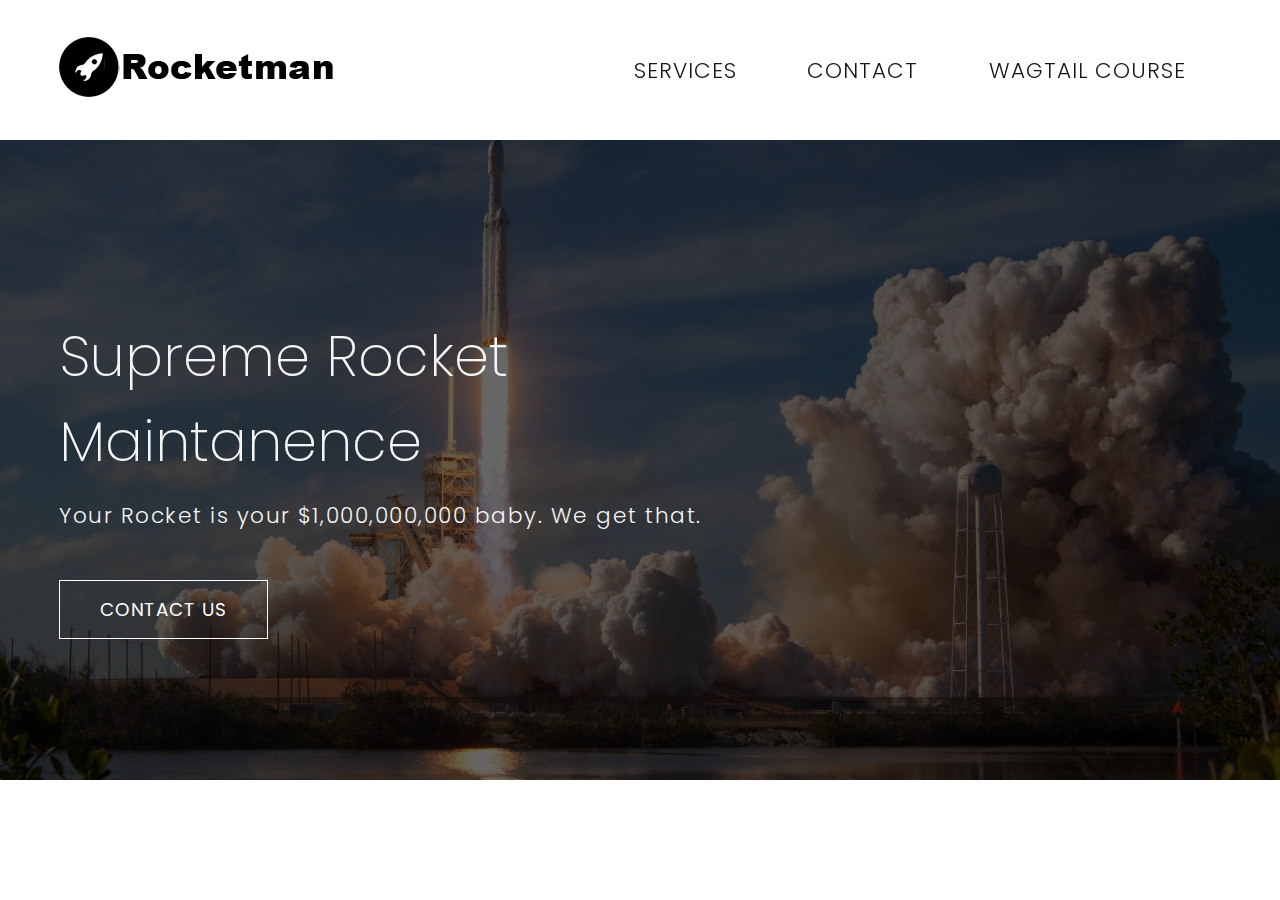
==== index.html @ 22d004a1 "first commit" ====
<!DOCTYPE html>
<html lang="en">
<head>
    <meta charset="UTF-8">
    <meta http-equiv="X-UA-Compatible" content="IE=edge">
    <meta name="viewport" content="width=device-width, initial-scale=1.0">
    <title>Rocket Man</title>

    <link rel="stylesheet" href="style.css">
    <script defer src="app.js"></script> 
    <!-- we can link the JS file in the head section but , we need to make sure that we 
    enable the defer attribute so that the JS file get's executed once all the
    HTML body is in it's place -->
</head>
<body>
    
    <!-- let's start of with the nav-bar -->

    <header>
        <nav class="container">
            <div class="logo">
                <img src="images\logo.png" alt="show image">
            </div>
            <div class="links">
                <ul>
                    <li>
                        <a href="" class="nav-link">services</a>
                    </li>
                    <li>
                        <a href="" class="nav-link">contact</a>
                    </li>
                    <li>
                        <a href="" class="nav-link">wagtail course</a>
                    </li>
                </ul>
            </div>
        </nav>
    </header>

    <!-- Landing page -->

    <section class="landing-page">
        <div class="container">
            <div class="landing-text">
                <h1>Supreme Rocket<br>Maintanence</h1>
                <p>Your Rocket is your $1,000,000,000 baby. We get that.</p>
            </div>
            <div class="cta">
                <a href="" class="btn">contact us</a>
            </div>
        </div>
    </section>


</body>
</html>
---- style.css ----
@import url('https://fonts.googleapis.com/css2?family=Poppins:wght@100;200;300;400;600;800&display=swap');

:root{
    --text-color: #141414;
}

*,*::before,*::after{
    margin: 0;
    padding: 0;
    box-sizing: border-box;
}

body{
    font-family: "Poppins",sans-serif;
    overflow-x: hidden;
}

html{
    scroll-behavior: smooth;
}

a{
    text-decoration: none;
}

ul{
    list-style: none;
}

::selection{
    background-color: rgba(35, 111, 243, 0.574);
}

/* Re-Usabele CSS */

.container{
    position: relative;
    width: 100%;
    max-width: 75rem;
    margin: 0 auto;
    padding: 0 1.2rem;
}

/* Header CSS */

header{
    position: fixed;
    width: 100%;
    top: 0;
    left: 0;
    z-index: 10;
    transition: .3s ease-in-out;
}

header.scrolled{
    background-color: transparent;
    box-shadow: 0px 5px 20px rgba(0, 0, 0, 0.5);
    backdrop-filter: blur(15px);
}

header.scrolled nav.container{
    height: 110px;
}

nav.container{
    display: flex;
    align-items: center;
    height: 140px;
    /* line-height: 120px */
    /* since line-height is a property which adds distance between html contents, enabling the above 
    line of code will lead to the increse height of the links in our page, causing it to take additional
    unwanted space 
    
    to understand better, enable the above and head to the inspect tab on the browser
    */
    transition: .3s ease-in-out;
}

.links{
    width: 100%;
}

.links ul{
    display: flex;
    align-items: center;
    justify-content: end;
}

.nav-link{
    position: relative;  /*the position relative is there to add effects to the links using ::after and ::before*/
    display: inline-block;
    padding: 0 2.2rem;
    font-size: 1.35rem;
    letter-spacing: 1px;
    font-family: "Poppins",sans-serif;
    font-weight: 300;
    color: #141414;
    text-transform: uppercase;
}

/* Landing page */


section.landing-page{
    display: flex;
    /* align-items: center; */
}

.landing-page{
    margin-top: 140px;
    width: 100%;
    height: 640px;
    max-height: 640px;
    background-image: linear-gradient(rgba(0, 0, 0, 0.6),rgba(0,0,0,.6)),url("images/image_6.jpg");
    /* since adding a filter:brighntness() will effect the contents laid on this html section 
    we use the linear gradient to dynamically change the brightness of our image*/
    background-size: cover;
    background-position: center;
}

.landing-page .container{
    /* display: flex; */  /* all the children of flex-box inherit it's property */
    flex-flow: column;
    align-self: center;
}

.landing-text{
    display: flex;
    flex-flow: column;
    justify-self: start;
}
    /* align-items: center; */
    /* justify-content: end; */
    /* the above commented properties work differently when the flex direction is shifted */

.landing-text h1{
    font-size: 3.5rem;
    font-weight: 200;
    color: whitesmoke;
}

.landing-text p{
    font-size: 1.35rem;
    letter-spacing: 1.5px;
    color: whitesmoke;
    font-weight: 300;
    line-height: 4rem;
}

.landing-page .cta{
    display: flex;
    position: relative;
    top: 2rem;
}

.btn{
    padding: 15px 40px;
    letter-spacing: 1px;
    text-transform: uppercase;
    border: 1px solid #fff;
    color: #fff;
    font-size: 1.15rem;
    background: linear-gradient(to right,#fff 50%,rgba(0,0,0,0) 50%);
    background-position: right;
    background-size: 300% 100%;
    transition: .5s ease;
}

.btn:hover{
    background-position: left;
    color: black;
}
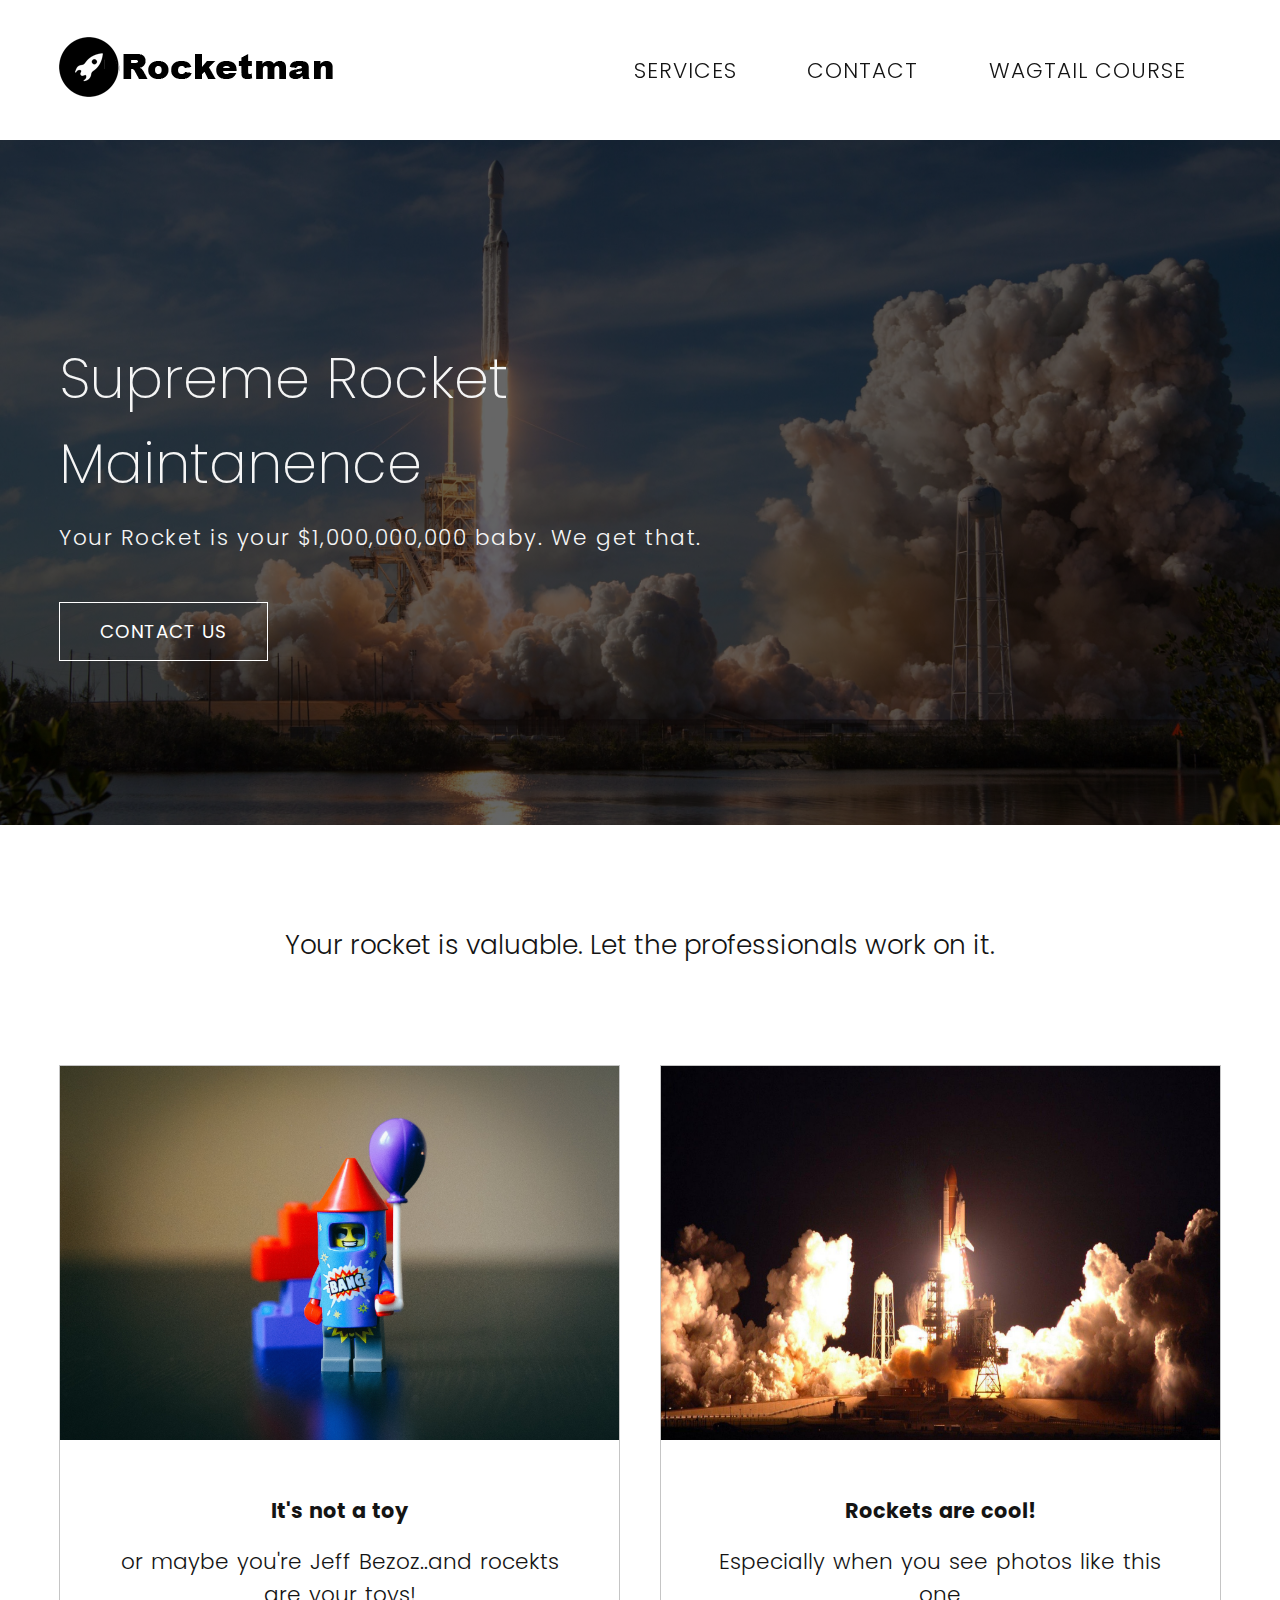
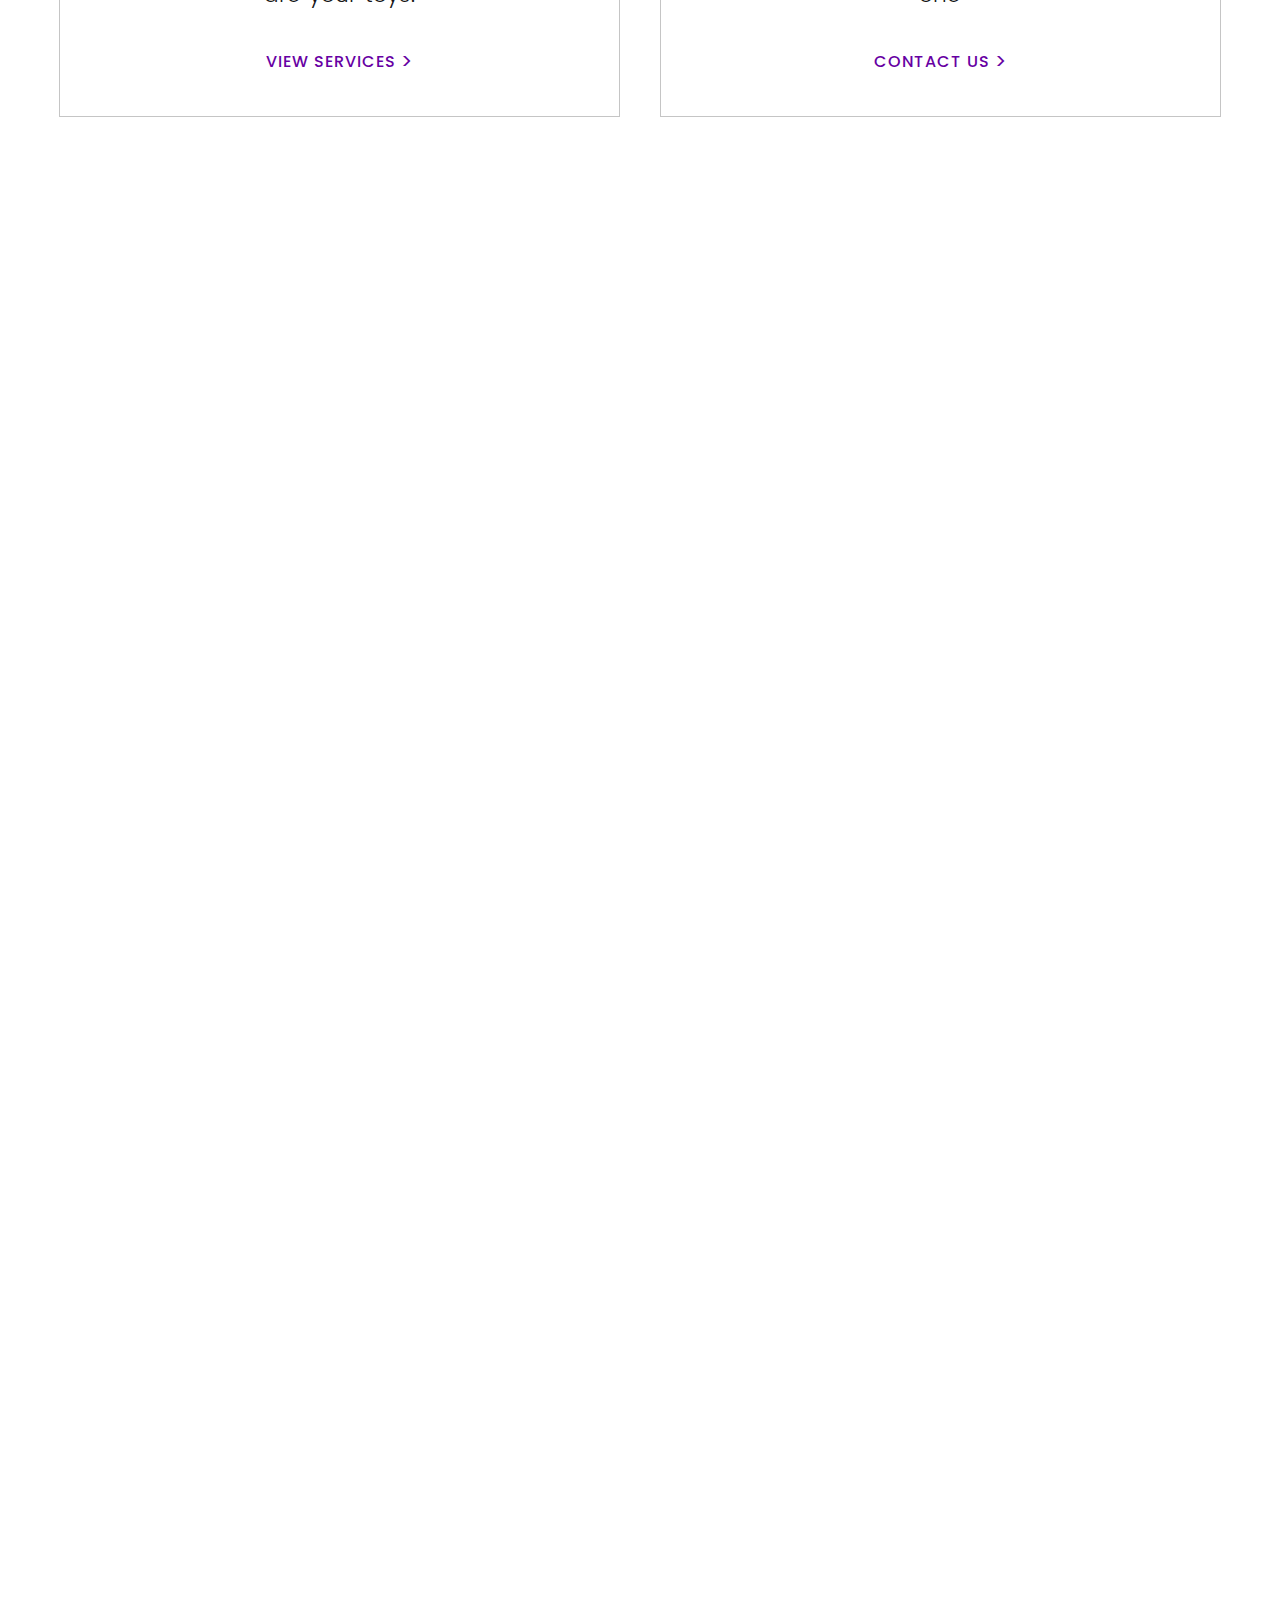
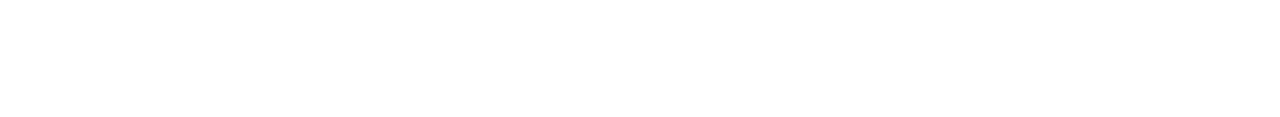
==== commit 4e83d215: "second commit" ====
--- a/index.html
+++ b/index.html
@@ -51,6 +51,36 @@
         </div>
     </section>
 
+    <section class="simple-text">
+        <div class="container">
+            <h1>
+                Your rocket is valuable. Let the professionals work on it.
+            </h1>
+        </div>
+    </section>
 
+    <section class="service-card">
+        <div class="container">
+            <div class="srv-card">
+                <img src="images/image_4.jpg" alt="">
+                <div class="srv-text">
+                    <h3>It's not a toy</h3>
+                    <p>or maybe you're Jeff Bezoz..and rocekts are your toys!</p>
+                </div>
+                <a href="" class="btn secondary">view services <span>></span></a>
+            </div>
+            <div class="srv-card">
+                <img src="images/image_5.jpg" alt="">
+                <div class="srv-text">
+                    <h3>Rockets are cool!</h3>
+                    <p>Especially when you see photos like this one</p>
+                </div>
+                <a href="" class="btn secondary">contact us <span>></span></a>
+            </div>
+        </div>
+    </section>
+
+
+    <section style="height: 100rem;"></section>
 </body>
 </html>--- a/style.css
+++ b/style.css
@@ -1,4 +1,4 @@
-@import url('https://fonts.googleapis.com/css2?family=Poppins:wght@100;200;300;400;600;800&display=swap');
+@import url('https://fonts.googleapis.com/css2?family=Poppins:wght@100;200;300;400;500;600;800&display=swap');
 
 :root{
     --text-color: #141414;
@@ -109,9 +109,9 @@
 .landing-page{
     margin-top: 140px;
     width: 100%;
-    height: 640px;
-    max-height: 640px;
-    background-image: linear-gradient(rgba(0, 0, 0, 0.6),rgba(0,0,0,.6)),url("images/image_6.jpg");
+    height: 685px;
+    max-height: 685px;
+    background-image: linear-gradient(rgba(0, 0, 0, 0.6),rgba(0,0,0,.6)),url('images/image_6.jpg');
     /* since adding a filter:brighntness() will effect the contents laid on this html section 
     we use the linear gradient to dynamically change the brightness of our image*/
     background-size: cover;
@@ -171,4 +171,80 @@
     color: black;
 }
 
-
+/* simple Text */
+
+.simple-text h1{
+    font-size: 1.65rem;
+    color: #141414;
+    font-weight: 300;
+    padding: 6.25rem 0;
+    text-align: center;
+}
+
+/* service cards */
+
+.service-card .container{
+    display: grid;
+    grid-template-columns: repeat(2,1fr);
+    column-gap: 2.5rem;
+    overflow: hidden;
+}
+
+.srv-card,.srv-text{
+    display: flex;
+    align-items: center;
+    flex-direction: column;
+}
+
+.srv-card{
+    position: relative;
+    border: 1px solid #8989897d;
+    height: auto;
+    width: 100%;
+}
+
+.srv-card img{
+    width: 100%;
+    height: 100%;
+    /* aspect-ratio: 1.5/1;  not necessary yet*/
+}
+
+.srv-text{
+    padding: 3.45rem;
+    padding-bottom: 2rem;
+    color: #141414;
+    text-align: center;
+    word-spacing: 2px;
+}
+
+.srv-text h3{
+    font-size: 1.3rem;
+}
+
+.srv-text p{
+    font-weight: 300;
+    font-size: 1.35rem;
+    margin-top: 1.2rem;
+}
+
+.srv-card .btn.secondary{
+    padding: 0px;
+    color: rgb(103, 0, 163);
+    font-weight: 500;
+    letter-spacing: 1px;
+    font-size: 1rem;
+    margin-bottom: 2.5rem;
+    /* border: 1px solid black; */
+}
+
+.btn.secondary span{
+    position: relative;
+    top: 2px;
+    font-size: 1.3rem;
+    font-weight: 400;
+    transition: .3s;
+}
+
+.btn.secondary:hover span{
+    margin-left: 5px;
+}
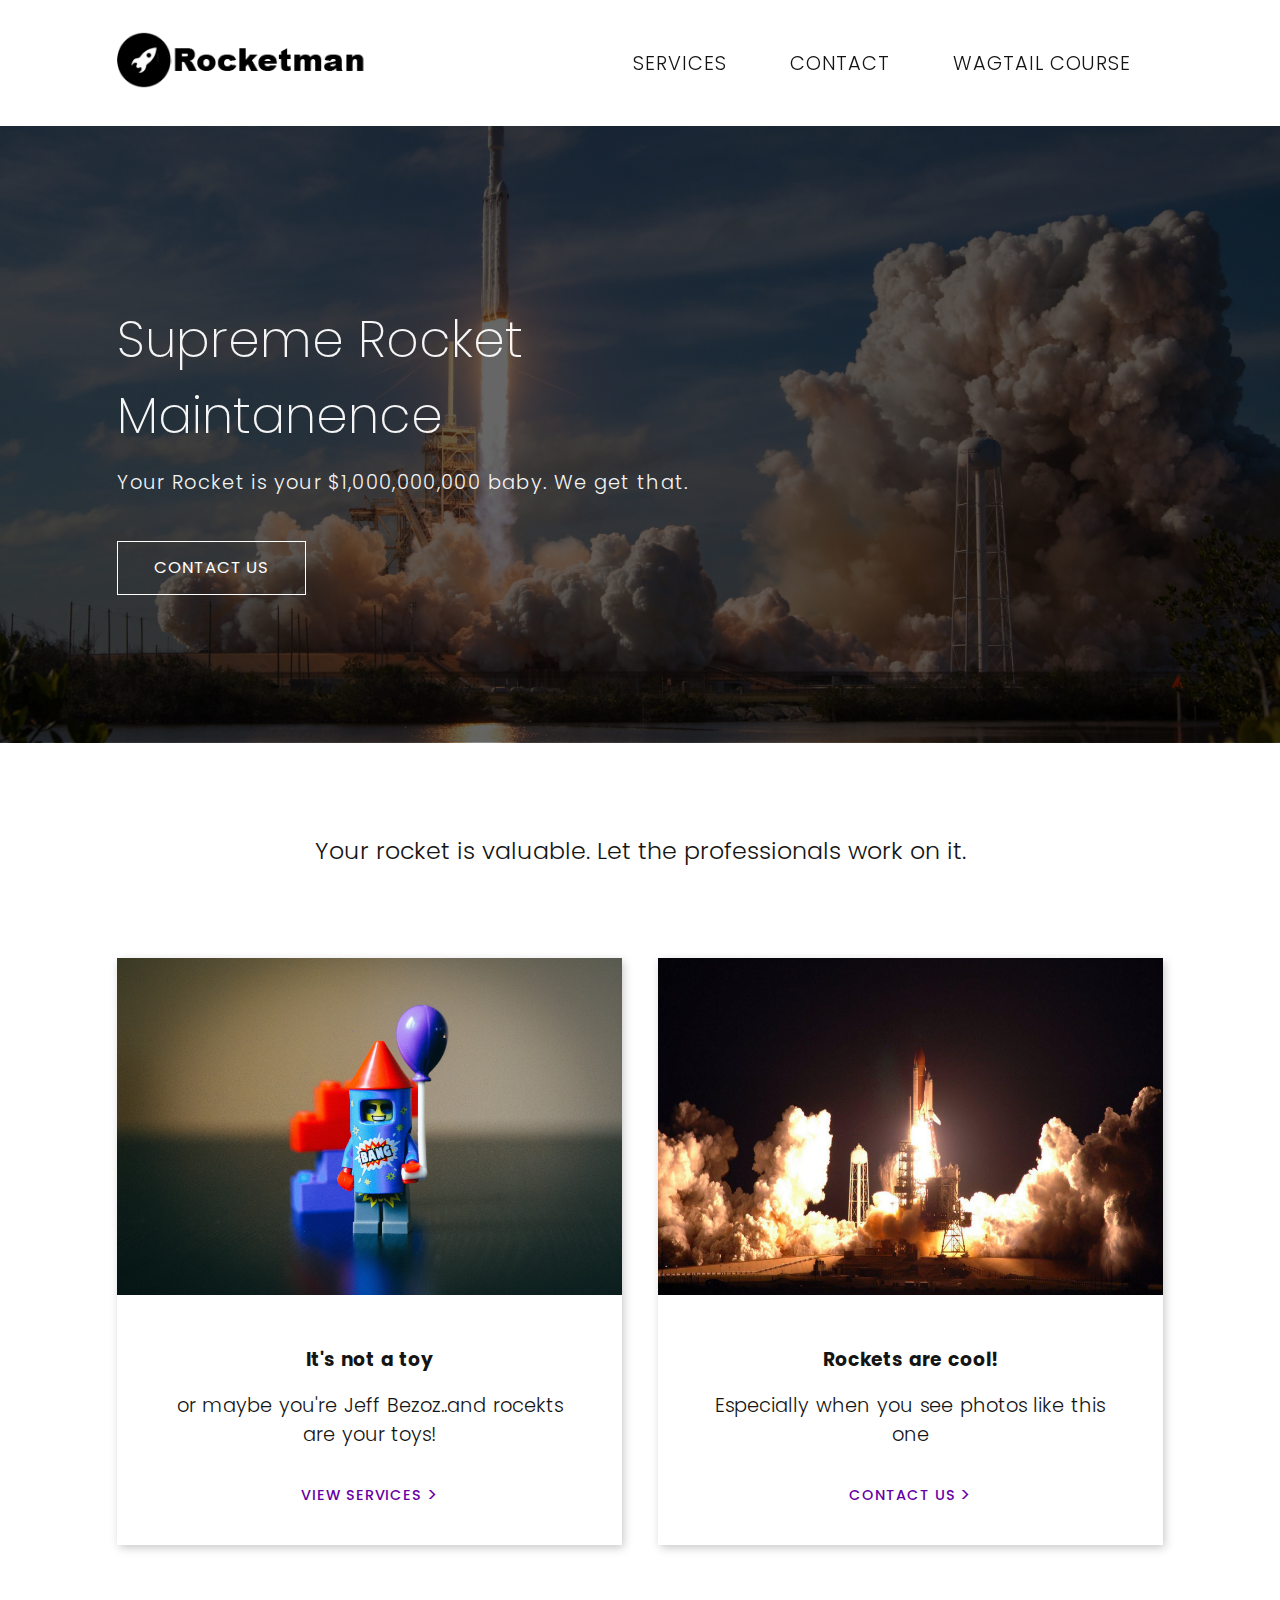
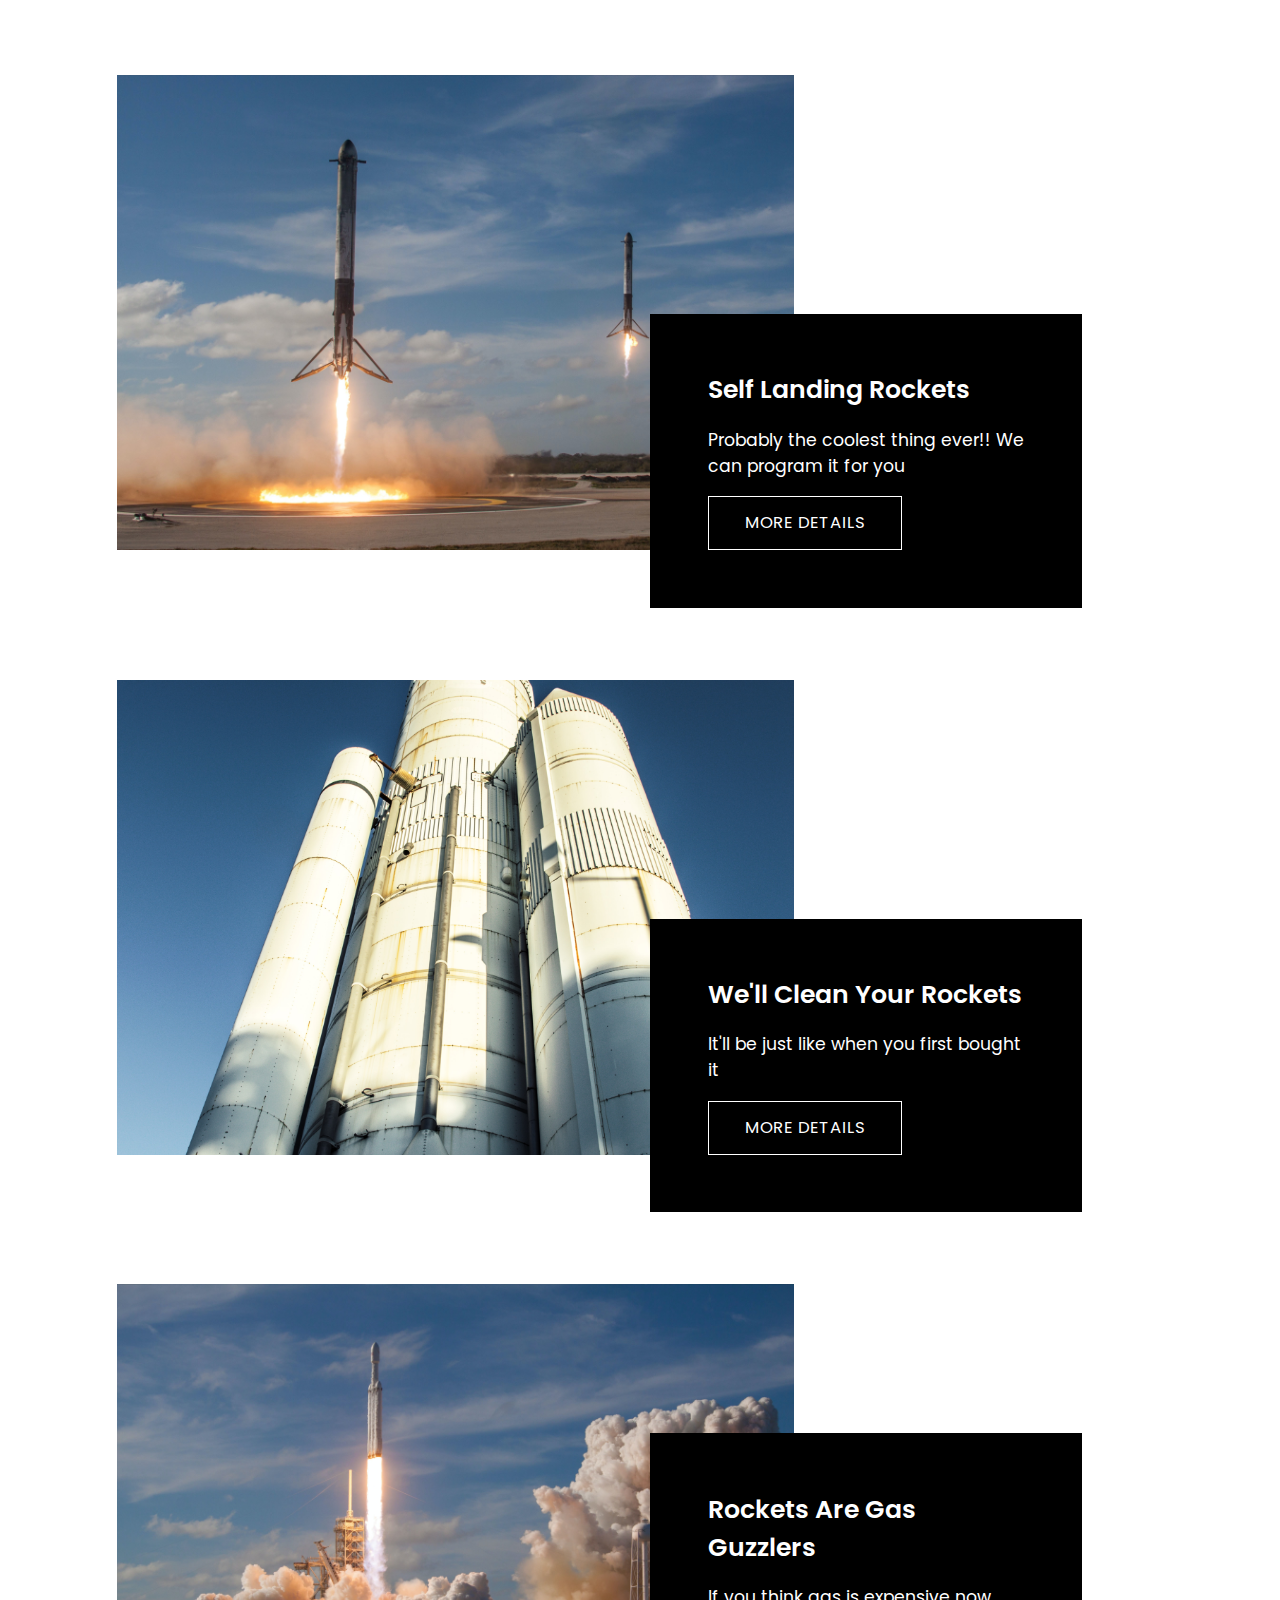
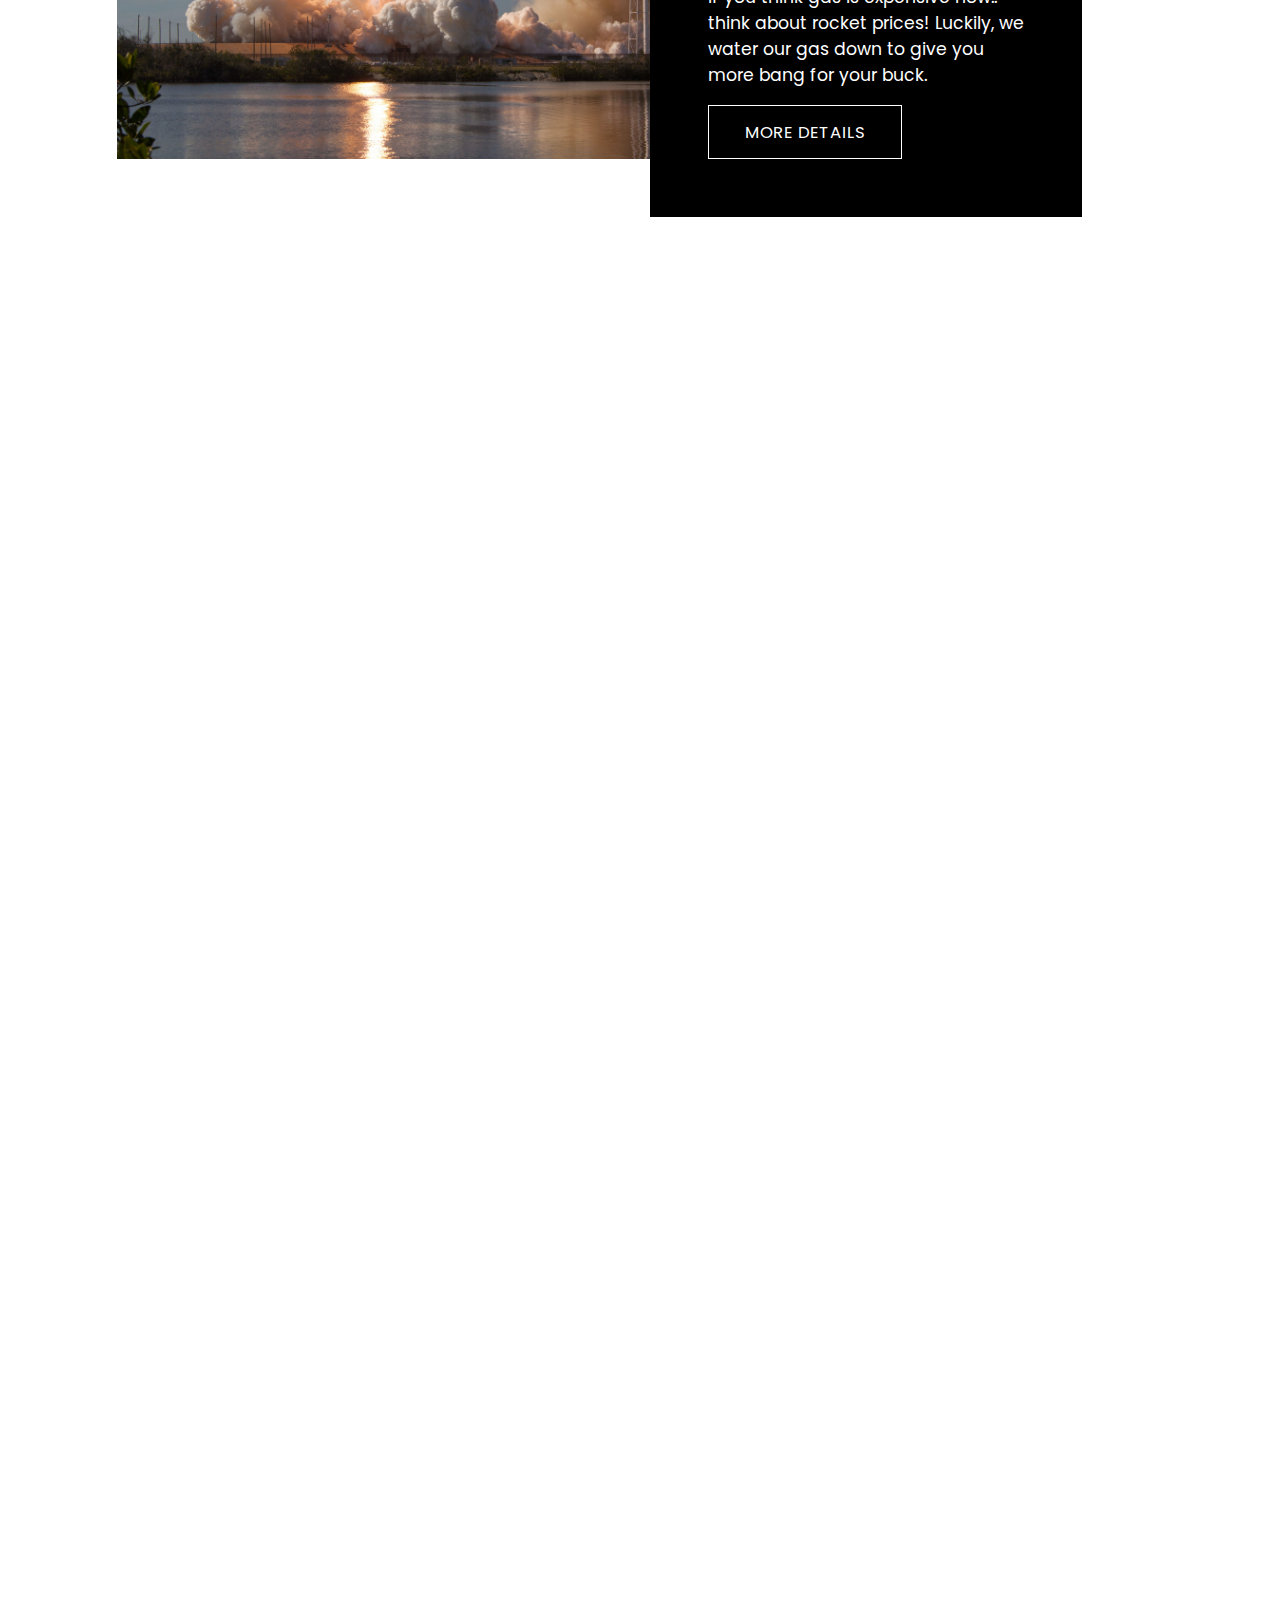
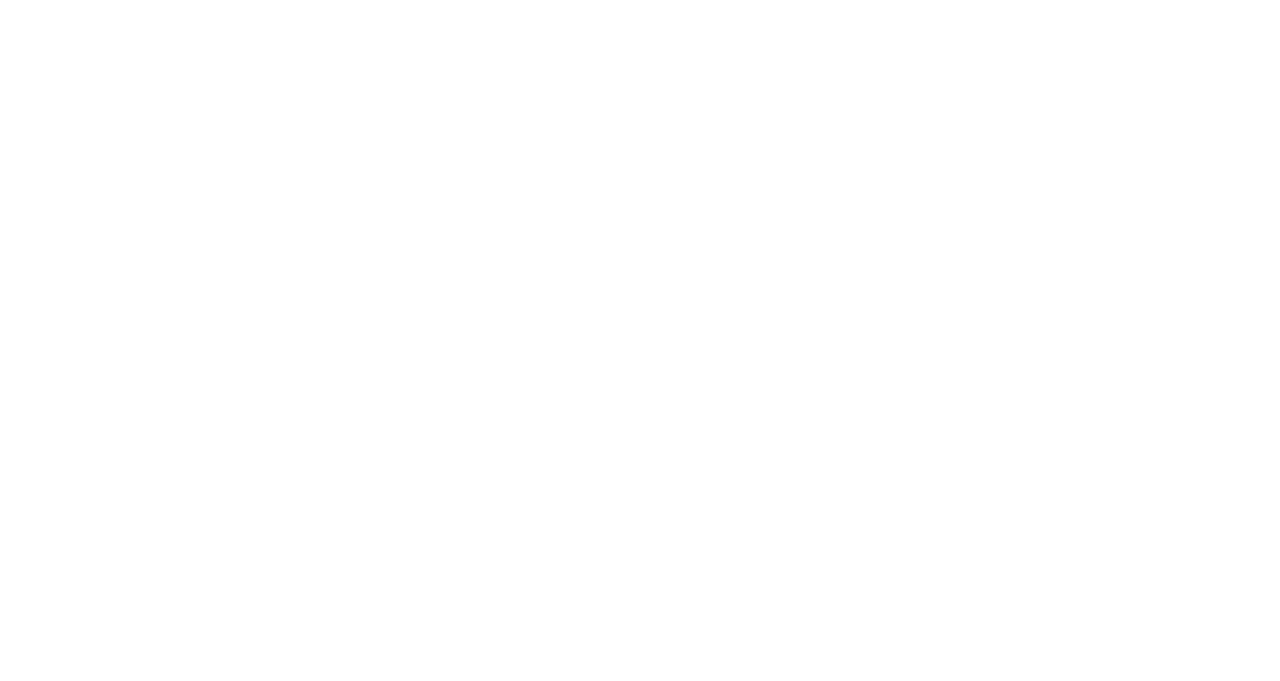
==== commit 688c252d: "fourth commit" ====
--- a/index.html
+++ b/index.html
@@ -80,6 +80,43 @@
         </div>
     </section>
 
+    <section class="service">
+        <div class="container">
+            <div class="srv-s">
+                <div class="srv-img"></div>
+                <div class="srv-box">
+                    <h2>Self landing rockets</h2>
+                    <p>Probably the coolest thing ever!! We can program it for you</p>
+                    <a href="" class="btn">
+                        more details
+                    </a>
+                </div>
+            </div>
+
+            <div class="srv-s">
+                <div class="srv-img"></div>
+                <div class="srv-box">
+                    <h2>We'll clean your rockets</h2>
+                    <p>It'll be just like when you first bought it</p>
+                    <a href="" class="btn">
+                        more details
+                    </a>
+                </div>
+            </div>
+
+            <div class="srv-s">
+                <div class="srv-img"></div>
+                <div class="srv-box">
+                    <h2>Rockets are gas guzzlers</h2>
+                    <p>If you think gas is expensive now.. think about rocket prices! Luckily, we water our gas down to give you more bang for your buck.</p>
+                    <a href="" class="btn">
+                        more details
+                    </a>
+                </div>
+            </div>
+        </div>
+    </section>
+
 
     <section style="height: 100rem;"></section>
 </body>
--- a/style.css
+++ b/style.css
@@ -39,6 +39,10 @@
     max-width: 75rem;
     margin: 0 auto;
     padding: 0 1.2rem;
+}
+
+a.btn::selection,a > span::selection{
+    background-color: transparent;
 }
 
 /* Header CSS */
@@ -96,6 +100,11 @@
     font-weight: 300;
     color: #141414;
     text-transform: uppercase;
+    transition: .2s;
+}
+
+.nav-link.change{
+    color: whitesmoke;
 }
 
 /* Landing page */
@@ -187,7 +196,6 @@
     display: grid;
     grid-template-columns: repeat(2,1fr);
     column-gap: 2.5rem;
-    overflow: hidden;
 }
 
 .srv-card,.srv-text{
@@ -198,7 +206,8 @@
 
 .srv-card{
     position: relative;
-    border: 1px solid #8989897d;
+    /* border: 1px solid #8989897d; */
+    box-shadow: 2px 3px 10px #8989897d;
     height: auto;
     width: 100%;
 }
@@ -248,3 +257,70 @@
 .btn.secondary:hover span{
     margin-left: 5px;
 }
+
+/* service post */
+
+.service{
+    position: relative;
+    padding: 9rem 0;
+}
+
+.service .container{
+    display: flex;
+    flex-direction: column;
+    /* align-items: flex-start; */
+}
+
+.srv-s{
+    display: grid;
+    grid-template-columns: 47rem 1fr;
+    align-items: end;
+    width: 100%;
+    height: 33rem;
+    max-height: 35rem;
+    margin-bottom: 9rem;
+}
+
+.srv-img{
+    width: 100%;
+    height: 100%;
+    background-size: cover;
+    background-position: center;
+}
+.srv-s:nth-child(1) .srv-img{
+    background-image: url("images/image_8.jpg");
+}
+.srv-s:nth-child(2) .srv-img{
+    background-image: url("images/image_7.jpg");
+}
+.srv-s:nth-child(3) .srv-img{
+    background-image: url("images/image_6.jpg");
+}
+
+.srv-box{
+    position: relative;
+    right: 10rem;
+    top: 4rem;
+    width: 30rem;
+    display: flex;
+    flex-direction: column;
+    align-items: flex-start;
+    padding: 4rem;
+    background-color: black;
+    z-index: 5;
+}
+
+.srv-box h2{
+    font-size: 1.75rem;
+    font-weight: 600;
+    text-transform: capitalize;
+    color: #fff;
+    margin-bottom: 1.2rem;
+}
+
+.srv-box p{
+    color: #fff;
+    font-size: 1.2rem;
+    font-weight: 400;
+    margin-bottom: 1.2rem;
+}
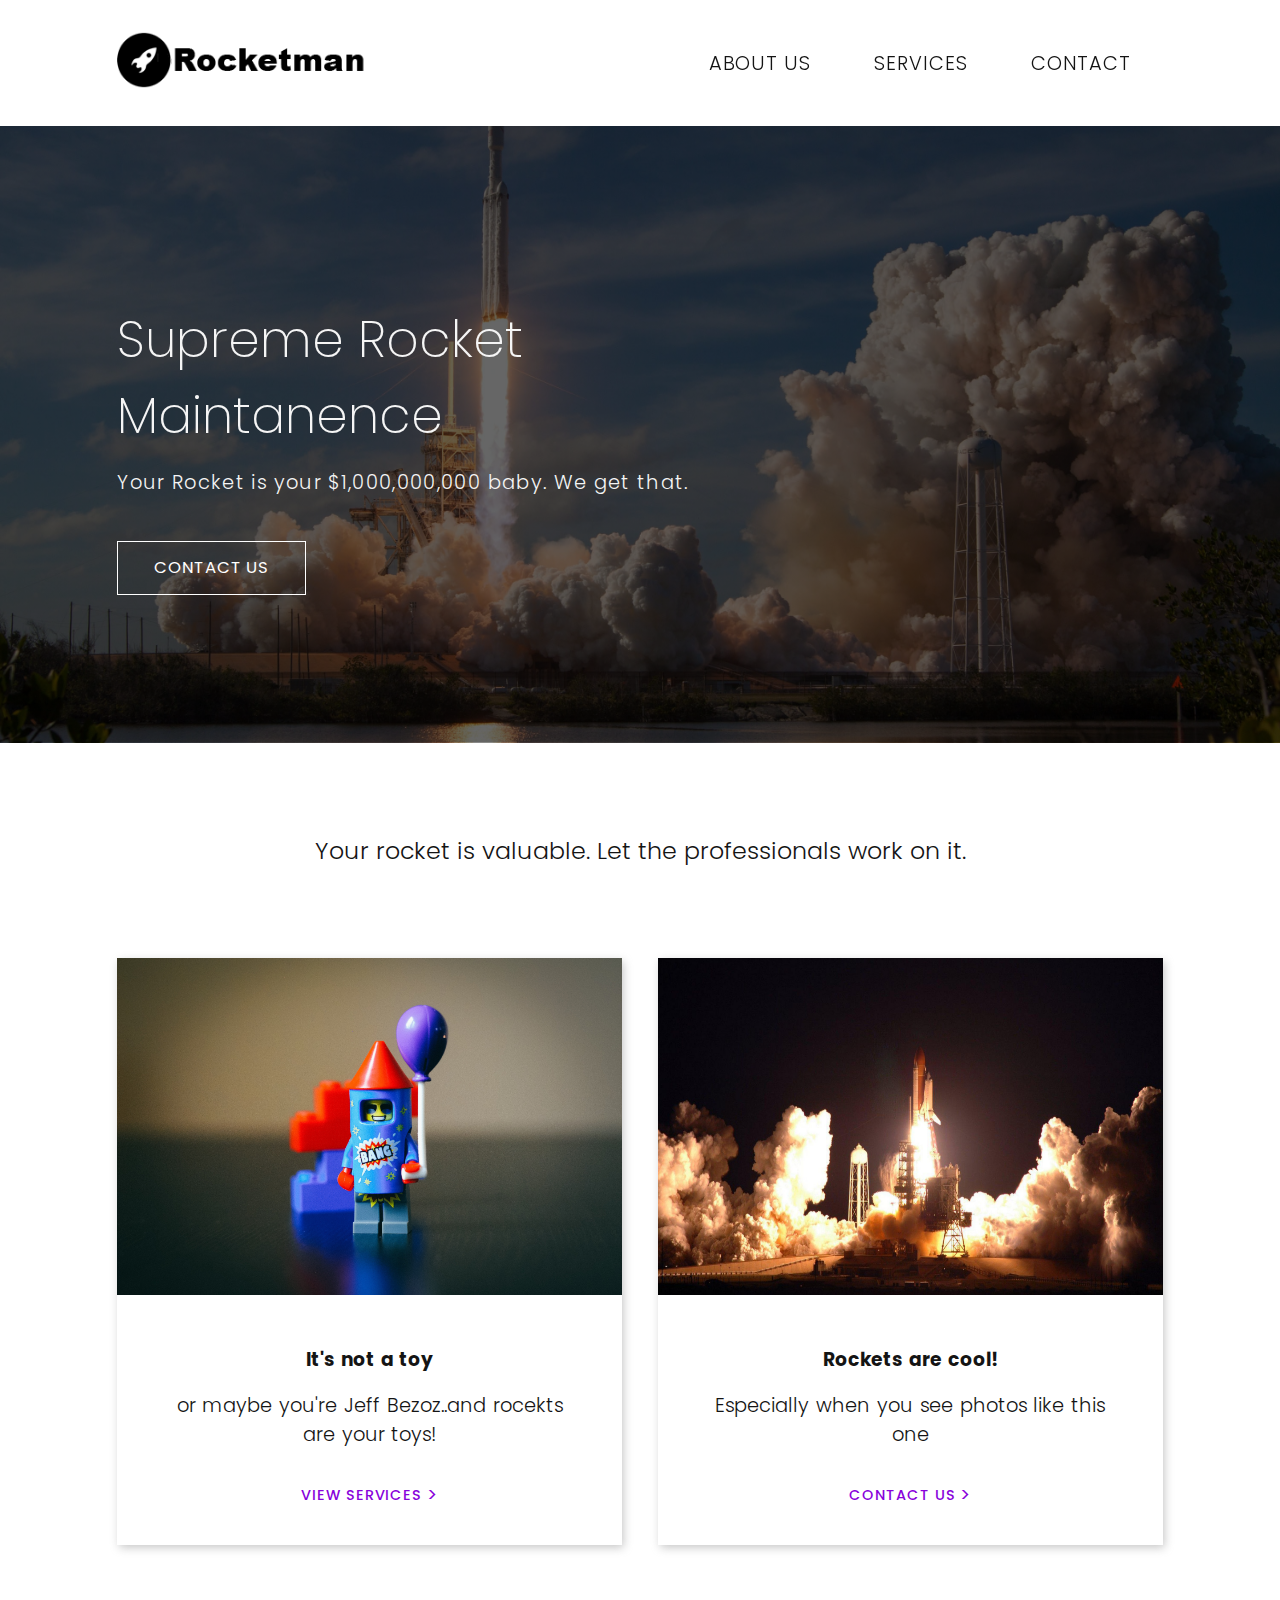
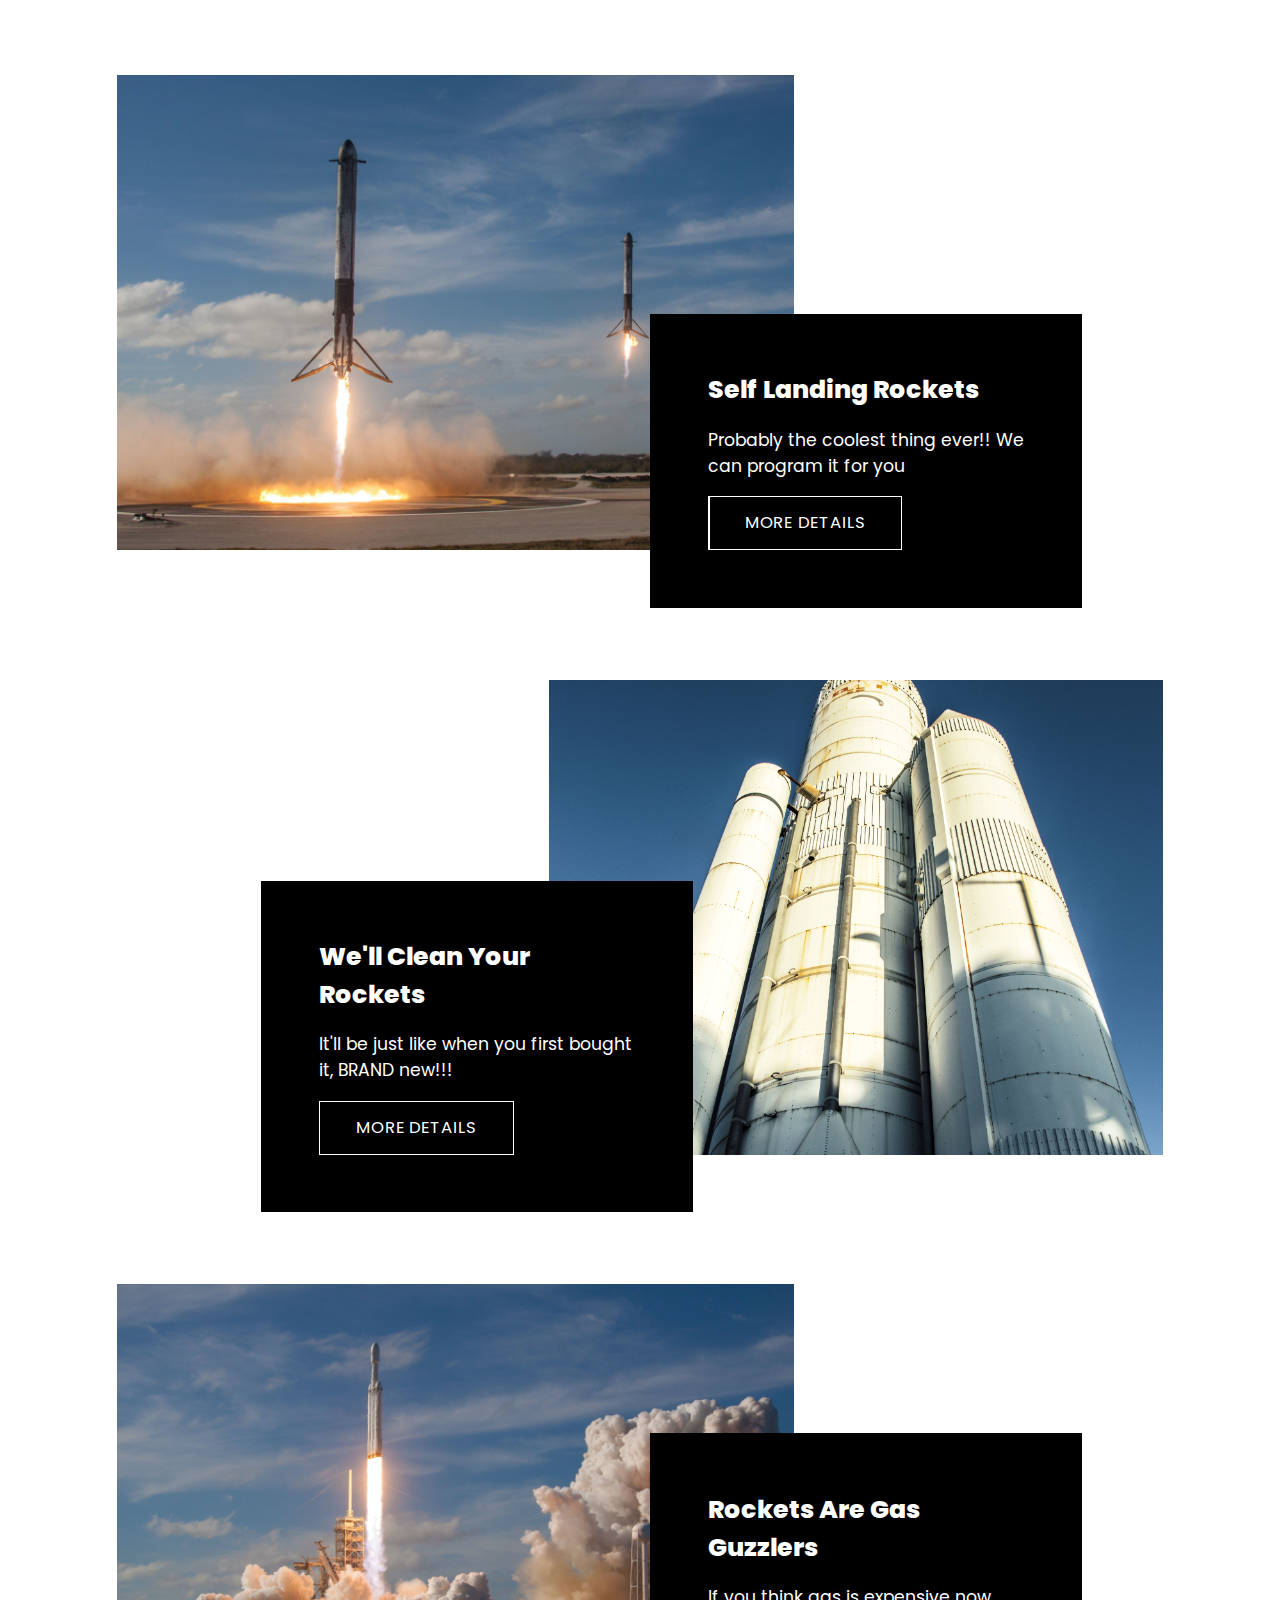
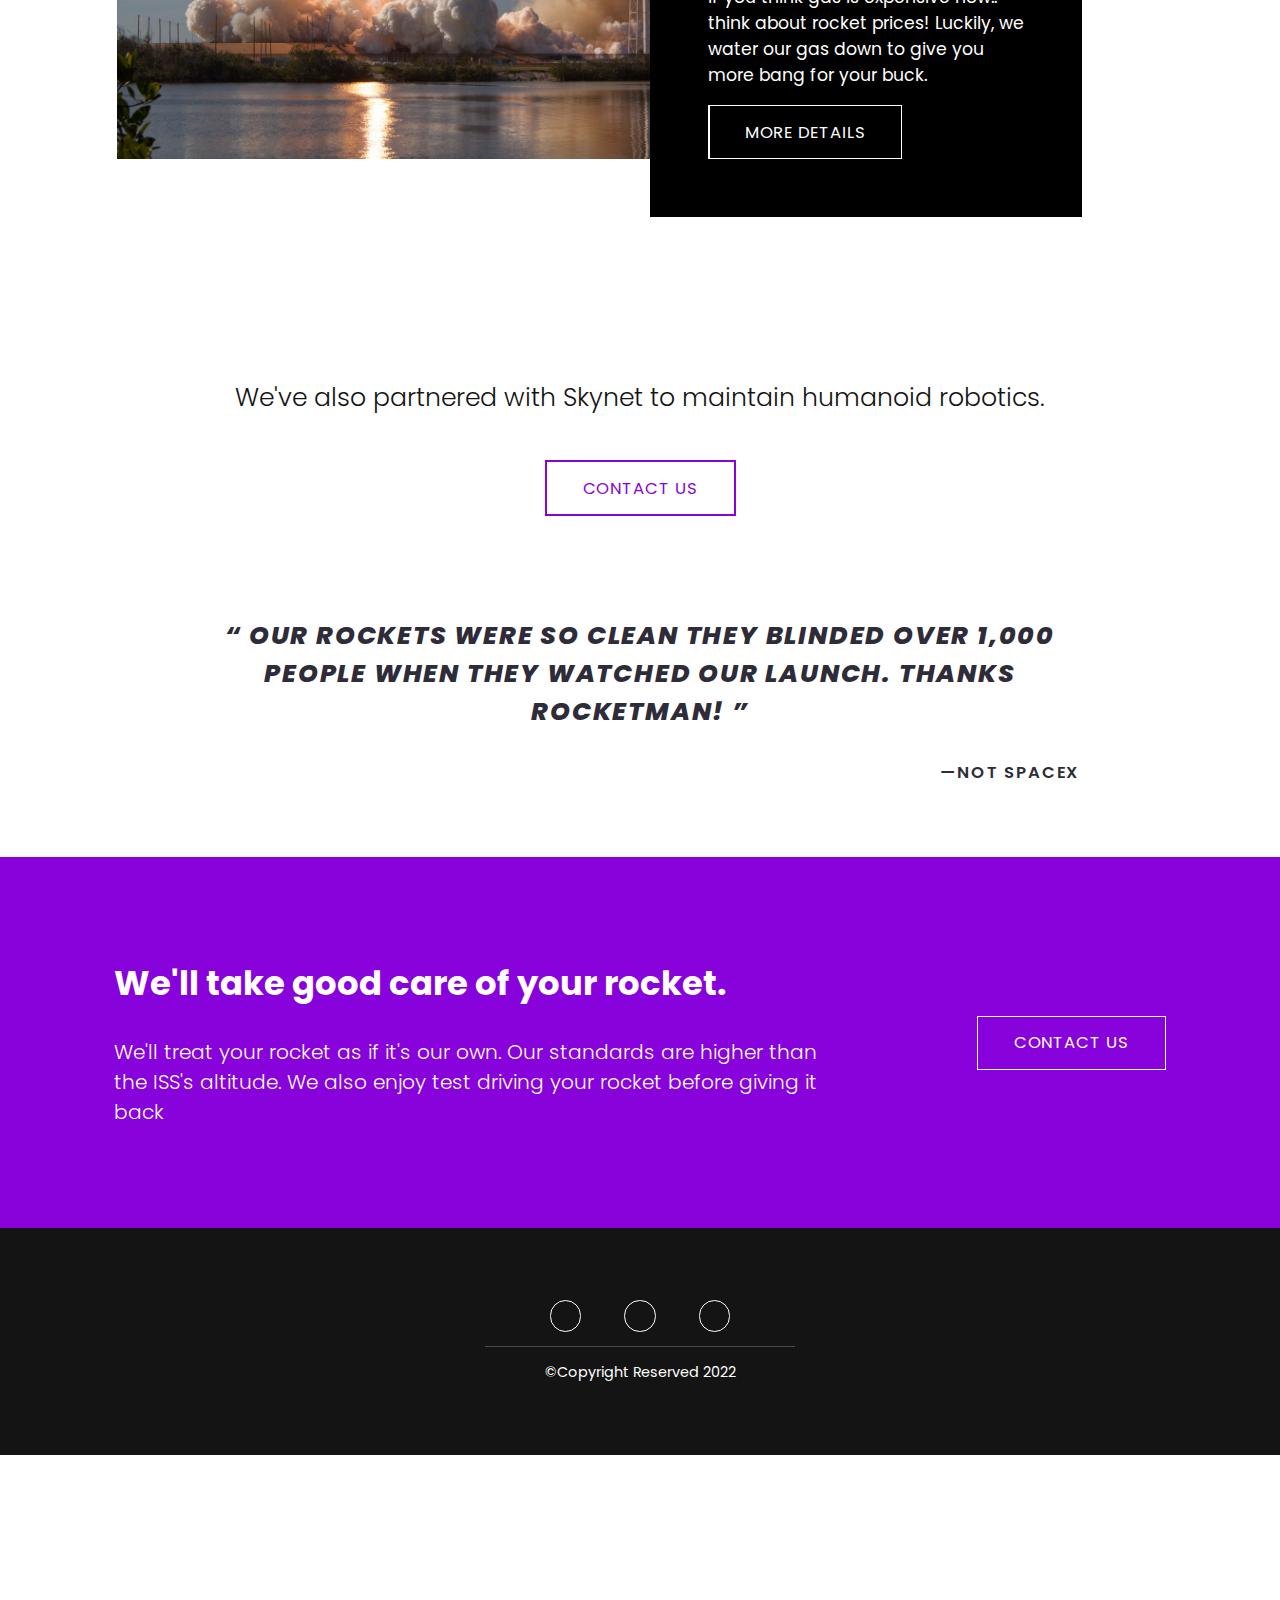
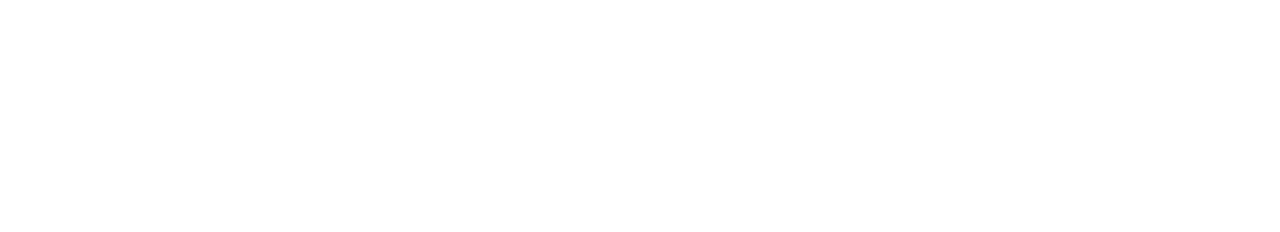
==== commit d0707939: "fifth commit" ====
--- a/index.html
+++ b/index.html
@@ -6,6 +6,7 @@
     <meta name="viewport" content="width=device-width, initial-scale=1.0">
     <title>Rocket Man</title>
 
+    <link rel="stylesheet" href="https://unicons.iconscout.com/release/v4.0.0/css/line.css">
     <link rel="stylesheet" href="style.css">
     <script defer src="app.js"></script> 
     <!-- we can link the JS file in the head section but , we need to make sure that we 
@@ -24,100 +25,166 @@
             <div class="links">
                 <ul>
                     <li>
+                        <a href="" class="nav-link">about us</a>
+                    </li>
+                    <li>
                         <a href="" class="nav-link">services</a>
                     </li>
                     <li>
                         <a href="" class="nav-link">contact</a>
-                    </li>
-                    <li>
-                        <a href="" class="nav-link">wagtail course</a>
                     </li>
                 </ul>
             </div>
         </nav>
     </header>
 
-    <!-- Landing page -->
-
-    <section class="landing-page">
-        <div class="container">
-            <div class="landing-text">
-                <h1>Supreme Rocket<br>Maintanence</h1>
-                <p>Your Rocket is your $1,000,000,000 baby. We get that.</p>
-            </div>
-            <div class="cta">
-                <a href="" class="btn">contact us</a>
-            </div>
-        </div>
-    </section>
-
-    <section class="simple-text">
-        <div class="container">
-            <h1>
-                Your rocket is valuable. Let the professionals work on it.
-            </h1>
-        </div>
-    </section>
-
-    <section class="service-card">
-        <div class="container">
-            <div class="srv-card">
-                <img src="images/image_4.jpg" alt="">
-                <div class="srv-text">
-                    <h3>It's not a toy</h3>
-                    <p>or maybe you're Jeff Bezoz..and rocekts are your toys!</p>
+    <main>
+        <!-- Landing page -->
+    
+        <section class="landing-page">
+            <div class="container">
+                <div class="landing-text">
+                    <h1>Supreme Rocket<br>Maintanence</h1>
+                    <p>Your Rocket is your $1,000,000,000 baby. We get that.</p>
                 </div>
-                <a href="" class="btn secondary">view services <span>></span></a>
-            </div>
-            <div class="srv-card">
-                <img src="images/image_5.jpg" alt="">
-                <div class="srv-text">
-                    <h3>Rockets are cool!</h3>
-                    <p>Especially when you see photos like this one</p>
-                </div>
-                <a href="" class="btn secondary">contact us <span>></span></a>
-            </div>
-        </div>
-    </section>
-
-    <section class="service">
-        <div class="container">
-            <div class="srv-s">
-                <div class="srv-img"></div>
-                <div class="srv-box">
-                    <h2>Self landing rockets</h2>
-                    <p>Probably the coolest thing ever!! We can program it for you</p>
-                    <a href="" class="btn">
-                        more details
-                    </a>
+                <div class="cta">
+                    <a href="" class="btn">contact us</a>
                 </div>
             </div>
-
-            <div class="srv-s">
-                <div class="srv-img"></div>
-                <div class="srv-box">
-                    <h2>We'll clean your rockets</h2>
-                    <p>It'll be just like when you first bought it</p>
-                    <a href="" class="btn">
-                        more details
-                    </a>
+        </section>
+    
+        <!-- A simple text in between -->
+    
+        <section class="simple-text">
+            <div class="container">
+                <h1>
+                    Your rocket is valuable. Let the professionals work on it.
+                </h1>
+            </div>
+        </section>
+    
+        <!-- throw in few cards here -->
+    
+        <section class="service-card">
+            <div class="container">
+                <div class="srv-card">
+                    <img src="images/image_4.jpg" alt="">
+                    <div class="srv-text">
+                        <h3>It's not a toy</h3>
+                        <p>or maybe you're Jeff Bezoz..and rocekts are your toys!</p>
+                    </div>
+                    <a href="" class="btn secondary">view services <span>></span></a>
+                </div>
+                <div class="srv-card">
+                    <img src="images/image_5.jpg" alt="">
+                    <div class="srv-text">
+                        <h3>Rockets are cool!</h3>
+                        <p>Especially when you see photos like this one</p>
+                    </div>
+                    <a href="" class="btn secondary">contact us <span>></span></a>
                 </div>
             </div>
-
-            <div class="srv-s">
-                <div class="srv-img"></div>
-                <div class="srv-box">
-                    <h2>Rockets are gas guzzlers</h2>
-                    <p>If you think gas is expensive now.. think about rocket prices! Luckily, we water our gas down to give you more bang for your buck.</p>
-                    <a href="" class="btn">
-                        more details
-                    </a>
+        </section>
+    
+        <!-- let's display our services -->
+    
+        <section class="service">
+            <div class="container">
+                <div class="srv-s">
+                    <div class="srv-img"></div>
+                    <div class="srv-box">
+                        <h2>Self landing rockets</h2>
+                        <p>Probably the coolest thing ever!! We can program it for you</p>
+                        <a href="" class="btn">
+                            more details
+                        </a>
+                    </div>
+                </div>
+    
+                <div class="srv-s">
+                    <div class="srv-box">
+                        <h2>We'll clean your rockets</h2>
+                        <p>It'll be just like when you first bought it, BRAND new!!!</p>
+                        <a href="" class="btn">
+                            more details
+                        </a>
+                    </div>
+                    <div class="srv-img"></div>
+                </div>
+                
+                <div class="srv-s">
+                    <div class="srv-img"></div>
+                    <div class="srv-box">
+                        <h2>Rockets are gas guzzlers</h2>
+                        <p>If you think gas is expensive now.. think about rocket prices! Luckily, we water our gas down to give you more bang for your buck.</p>
+                        <a href="" class="btn">
+                            more details
+                        </a>
+                    </div>
                 </div>
             </div>
-        </div>
-    </section>
-
-
-    <section style="height: 100rem;"></section>
+        </section>
+    
+        <!-- another simple text in between -->
+    
+        <section class="simple-text sec">
+            <div class="container">
+                <h1>
+                    We've also partnered with Skynet to maintain humanoid robotics.
+                </h1>
+                <a href="" class="btn sec">contact us</a>
+            </div>
+        </section>
+    
+        <!-- a good quote to finish it off -->
+    
+        <blockquote class="quote">
+            <div class="container">
+                <q>
+                    Our rockets were so clean they blinded over 1,000 people when they watched our launch. Thanks Rocketman!
+                </q>
+                <div>
+                    —NOT SPACEX
+                </div>
+            </div>
+        </blockquote>
+    
+        <!-- let's throw in another section with a contact button -->
+    
+        <section class="final">
+            <div class="container">
+                <div class="final-txt">
+                    <h1>We'll take good care of your rocket.</h1>
+                    <p>We'll treat your rocket as if it's our own. Our standards are higher than the ISS's altitude. We also enjoy test driving your rocket before giving it back</p>
+                </div>
+                <a href="" class="btn final">contact us</a>
+            </div>
+        </section>
+    
+        <!-- and finally our footer -->
+    
+        <footer>
+            <div class="container">
+                <ul class="socials">
+                    <li>
+                        <a href="" class="social-link">
+                            <i class="uil uil-facebook-f"></i>
+                        </a>
+                    </li>
+                    <li>
+                        <a href="" class="social-link">
+                            <i class="uil uil-twitter"></i>
+                        </a>
+                    </li>
+                    <li>
+                        <a href="" class="social-link">
+                            <i class="uil uil-linkedin"></i>
+                        </a>
+                    </li>
+                </ul>
+                <p>&copy;Copyright Reserved 2022</p>
+            </div>
+        </footer>
+    </main>
 </body>
 </html>--- a/style.css
+++ b/style.css
@@ -13,6 +13,7 @@
 body{
     font-family: "Poppins",sans-serif;
     overflow-x: hidden;
+    -webkit-tap-highlight-color: transparent;
 }
 
 html{
@@ -163,6 +164,7 @@
 }
 
 .btn{
+    white-space: nowrap;
     padding: 15px 40px;
     letter-spacing: 1px;
     text-transform: uppercase;
@@ -170,8 +172,9 @@
     color: #fff;
     font-size: 1.15rem;
     background: linear-gradient(to right,#fff 50%,rgba(0,0,0,0) 50%);
+    background-repeat: no-repeat;
     background-position: right;
-    background-size: 300% 100%;
+    background-size: 200% 100%;
     transition: .5s ease;
 }
 
@@ -238,12 +241,12 @@
 
 .srv-card .btn.secondary{
     padding: 0px;
-    color: rgb(103, 0, 163);
+    color: rgb(136, 2, 219);
     font-weight: 500;
     letter-spacing: 1px;
     font-size: 1rem;
     margin-bottom: 2.5rem;
-    /* border: 1px solid black; */
+    transition: .3s ease;
 }
 
 .btn.secondary span{
@@ -251,7 +254,7 @@
     top: 2px;
     font-size: 1.3rem;
     font-weight: 400;
-    transition: .3s;
+    transition: .3s ease;
 }
 
 .btn.secondary:hover span{
@@ -262,7 +265,7 @@
 
 .service{
     position: relative;
-    padding: 9rem 0;
+    padding: 9rem 0 0 0;
 }
 
 .service .container{
@@ -279,6 +282,21 @@
     height: 33rem;
     max-height: 35rem;
     margin-bottom: 9rem;
+}
+
+.srv-s:nth-child(2){
+    display: grid;
+    grid-template-columns: .9fr 1.6fr;
+    align-items: end;
+    width: 100%;
+    height: 33rem;
+    max-height: 35rem;
+    margin-bottom: 9rem;
+}
+
+.srv-s:nth-child(2) .srv-box{
+    left: 10rem;
+    right: 0;
 }
 
 .srv-img{
@@ -312,7 +330,7 @@
 
 .srv-box h2{
     font-size: 1.75rem;
-    font-weight: 600;
+    font-weight: 800;
     text-transform: capitalize;
     color: #fff;
     margin-bottom: 1.2rem;
@@ -324,3 +342,132 @@
     font-weight: 400;
     margin-bottom: 1.2rem;
 }
+
+/* simple text end */
+
+.simple-text.sec .container{
+    display: flex;
+    flex-direction: column;
+    align-items: center;
+}
+
+.simple-text.sec h1{
+    font-size: 1.75rem;
+    padding-bottom: 3rem;
+}
+
+.btn.sec{
+    color: rgb(136, 2, 219);
+    border: 3px solid rgb(136, 2, 219);
+    background: linear-gradient(to right, #fff 50%, rgb(136, 2, 219) 50%);
+    background-position: left;
+    background-repeat: no-repeat;
+    background-size: 200% 110%;    
+}
+
+a.sec:hover{
+    background-position: right;
+    color: #fff;
+}
+
+/* ending quote */
+
+blockquote{
+    position: relative;
+    padding: 5rem 0;
+}
+.quote .container{
+    display: flex;
+    flex-direction: column;
+    align-items: center;
+    padding: 0 7rem;
+}
+
+.quote q{
+    color: #2e2c38;
+    font-size: 1.75rem;
+    font-style: italic;
+    font-weight: 800;
+    text-align: center;
+}
+
+.quote div{
+    margin-top: 2rem;
+    color: #2e2c38;
+    text-transform: uppercase;
+    font-size: 1.15rem;
+    letter-spacing: 2px;
+    font-weight: 600;
+    align-self: flex-end;
+}
+
+section.final{
+    background-color: rgb(136, 2, 219);
+}
+
+section.final .container{
+    display: flex;
+    align-items: center;
+    padding: 7rem 1rem;
+}
+
+.final-txt{
+    margin-right: 9rem;
+}
+
+.final-txt h1{
+    font-size: 2.35rem;
+    font-weight: 700;
+    color: #fff;
+    margin-bottom: 2rem;
+}
+
+.final-txt p{
+    font-size: 1.4rem;
+    color: #fff;
+    font-weight: 300;
+}
+
+/* footer */
+
+footer{
+    background-color: #141414;
+    padding: 4rem;
+}
+
+footer .container{
+    display: flex;
+    align-items: center;
+    flex-flow: column;
+}
+
+footer p{
+    text-align: center;
+    font-size: 1rem;
+    /* color:#8989897d; */
+    color: #fff;
+    margin: 1rem 20rem;
+}
+
+.socials{
+    display: flex;
+    padding: 0 3rem;
+    border-bottom: 2px solid #8989897d;
+}
+.social-link{
+    margin: 1rem 1.5rem;
+    width: 35px;
+    height: 35px;
+    border: 2px solid #fff;
+    border-radius: 50%;
+    display: flex;
+    align-items: center;
+    justify-content: center;
+    color: #fff;
+    transition: .3s;
+}
+
+.social-link:hover{
+    background-color: rgb(136, 2, 219);
+    border-color: rgb(136, 2, 219);
+}
